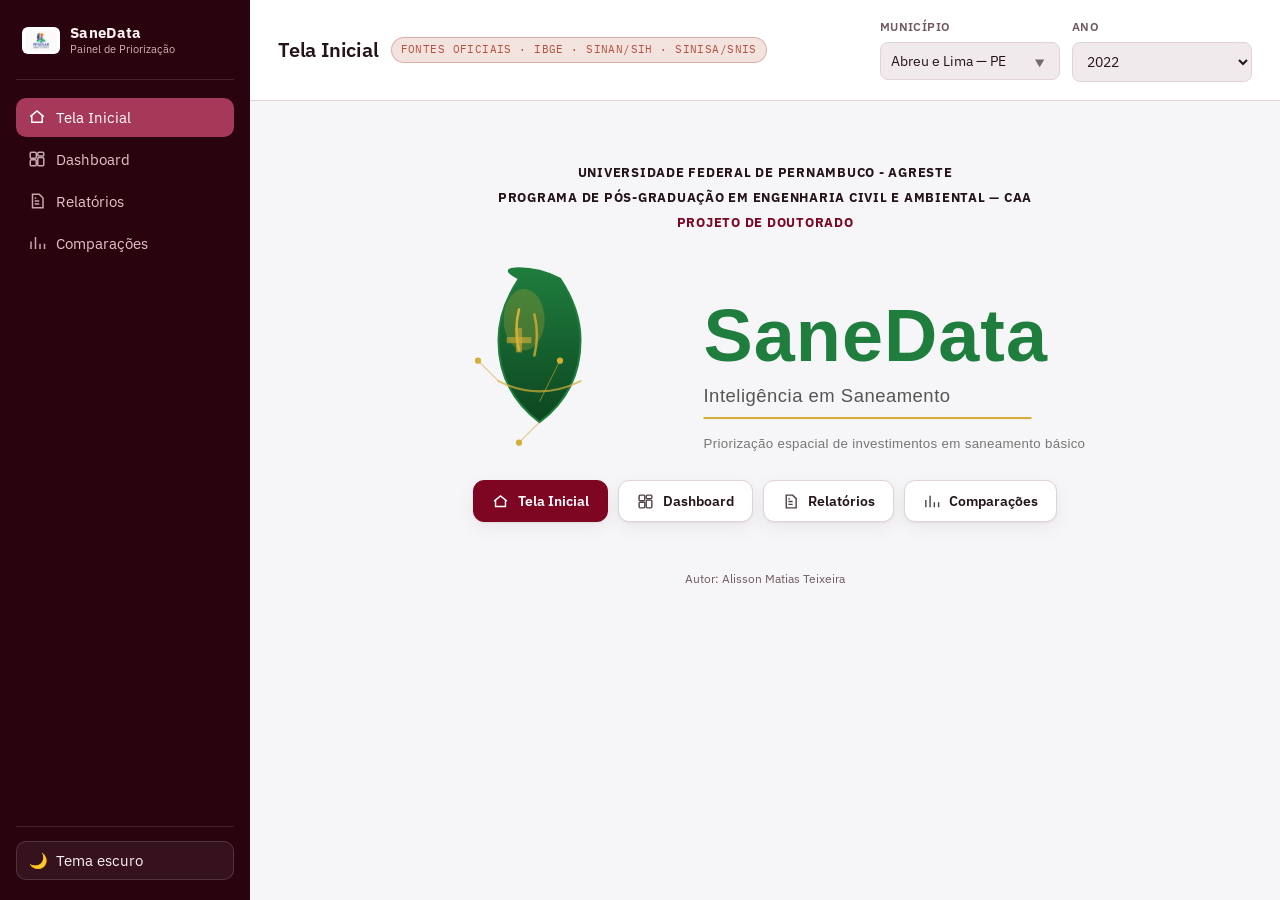
==== index.html @ 5b5d8024 "Troca os prompt() da curadoria de pontos de atenção por um formulário de verdade Autoavaliação apont" ====
<!DOCTYPE html>
<html lang="pt-BR" data-theme="light">
<head>
<meta charset="UTF-8" />
<meta name="viewport" content="width=device-width, initial-scale=1" />
<title>SaneData — Painel de Priorização em Saneamento &amp; Saúde Pública | PPGECAM</title>
<link rel="preconnect" href="https://fonts.googleapis.com">
<link rel="preconnect" href="https://fonts.gstatic.com" crossorigin>
<link href="https://fonts.googleapis.com/css2?family=IBM+Plex+Mono:wght@500;600&family=IBM+Plex+Sans:wght@400;500;600;700&display=swap" rel="stylesheet">
<link rel="stylesheet" href="css/styles.css">
</head>
<body>
<div class="app">

  <div class="overlay" id="overlay"></div>
  <datalist id="dlMunicipiosPE"></datalist>

  <div class="modal-overlay" id="modalPontoOverlay" hidden>
    <div class="modal-ponto" role="dialog" aria-modal="true" aria-labelledby="modalPontoTitulo">
      <h2 id="modalPontoTitulo">Novo ponto de atenção</h2>
      <p class="hint" id="modalPontoLocal" style="display:block; margin-bottom:14px"></p>
      <div class="field" style="margin-bottom:12px">
        <label for="inputPontoEndereco">Endereço / local</label>
        <input type="text" id="inputPontoEndereco" placeholder="Ex.: Rua das Flores, 123 - Centro">
      </div>
      <div class="field" style="margin-bottom:12px">
        <label for="selPontoCategoria">Categoria</label>
        <select id="selPontoCategoria">
          <option value="agua">Água</option>
          <option value="esgoto">Esgoto</option>
          <option value="residuos">Resíduos</option>
          <option value="outro">Outro</option>
        </select>
      </div>
      <div class="field" style="margin-bottom:12px">
        <label for="inputPontoDescricao">Descrição da necessidade de obra</label>
        <textarea id="inputPontoDescricao" rows="3" placeholder="Ex.: vazamento constante na rede de distribuição"></textarea>
      </div>
      <div class="field" style="margin-bottom:16px">
        <label for="inputPontoFonte">Fonte (quem registrou e quando)</label>
        <input type="text" id="inputPontoFonte">
      </div>
      <div class="actions-row">
        <button class="btn-export" id="btnPontoCancelar" type="button">Cancelar</button>
        <button class="btn-export btn-export-primary" id="btnPontoSalvar" type="button">Salvar ponto</button>
      </div>
    </div>
  </div>

  <aside class="sidebar" id="sidebar">
    <div class="brand">
      <img src="assets/images/logo-ppgecam.png" alt="Logo PPGECAM">
      <div class="brand-text">
        <strong>SaneData</strong>
        <span>Painel de Priorização</span>
      </div>
    </div>

    <nav class="nav" id="nav">
      <button class="nav-item active" data-view="inicio">
        <svg viewBox="0 0 24 24" fill="none" stroke="currentColor" stroke-width="2"><path d="M3 11.5 12 4l9 7.5"/><path d="M5 10v9h14v-9"/></svg>
        Tela Inicial
      </button>
      <button class="nav-item" data-view="dashboard">
        <svg viewBox="0 0 24 24" fill="none" stroke="currentColor" stroke-width="2"><rect x="3" y="3" width="8" height="8" rx="1.5"/><rect x="13" y="3" width="8" height="5" rx="1.5"/><rect x="13" y="10" width="8" height="11" rx="1.5"/><rect x="3" y="13" width="8" height="8" rx="1.5"/></svg>
        Dashboard
      </button>
      <button class="nav-item" data-view="relatorios">
        <svg viewBox="0 0 24 24" fill="none" stroke="currentColor" stroke-width="2"><path d="M6 3h9l5 5v13H6z"/><path d="M9 12h6M9 16h6M9 8h2"/></svg>
        Relatórios
      </button>
      <button class="nav-item" data-view="comparacoes">
        <svg viewBox="0 0 24 24" fill="none" stroke="currentColor" stroke-width="2"><path d="M4 20V10M10 20V4M16 20v-7M22 20V13"/></svg>
        Comparações
      </button>
    </nav>

    <div class="sidebar-footer">
      <button class="theme-toggle" id="btnTheme" aria-pressed="false">
        <span id="themeIcon">🌙</span><span id="themeLabel">Tema escuro</span>
      </button>
    </div>
  </aside>

  <div class="main">
    <header class="topbar">
      <div class="topbar-title">
        <button class="hamburger" id="btnMenu" aria-label="Abrir menu" aria-expanded="false">
          <svg width="18" height="18" viewBox="0 0 24 24" fill="none" stroke="currentColor" stroke-width="2"><path d="M3 6h18M3 12h18M3 18h18"/></svg>
        </button>
        <h1 id="pageTitle">Tela Inicial</h1>
        <span class="badge-proto">Fontes oficiais · IBGE · SINAN/SIH · SINISA/SNIS</span>
      </div>
      <div class="topbar-filtros">
        <div class="field field-compacto">
          <label for="selMunicipio">Município</label>
          <input type="text" id="selMunicipio" list="dlMunicipiosPE" autocomplete="off" placeholder="Digite para buscar...">
        </div>
        <div class="field field-compacto">
          <label for="selAno">Ano</label>
          <select id="selAno"></select>
        </div>
      </div>
    </header>

    <!-- ===================== TELA INICIAL ===================== -->
    <section id="view-inicio" class="view active">
      <div class="hero-inicio">
        <div class="hero-institucional">
          <p>Universidade Federal de Pernambuco - Agreste</p>
          <p>Programa de Pós-Graduação em Engenharia Civil e Ambiental — CAA</p>
          <p class="hero-institucional-destaque">Projeto de Doutorado</p>
        </div>
        <div class="hero-logo-wrap">
          <img src="assets/images/sanedata-logo.svg" alt="SaneData — inteligência em saneamento" class="hero-logo">
        </div>
        <nav class="hero-nav" id="heroNav">
          <button class="hero-nav-btn active" data-view="inicio">
            <svg viewBox="0 0 24 24" fill="none" stroke="currentColor" stroke-width="2"><path d="M3 11.5 12 4l9 7.5"/><path d="M5 10v9h14v-9"/></svg>
            Tela Inicial
          </button>
          <button class="hero-nav-btn" data-view="dashboard">
            <svg viewBox="0 0 24 24" fill="none" stroke="currentColor" stroke-width="2"><rect x="3" y="3" width="8" height="8" rx="1.5"/><rect x="13" y="3" width="8" height="5" rx="1.5"/><rect x="13" y="10" width="8" height="11" rx="1.5"/><rect x="3" y="13" width="8" height="8" rx="1.5"/></svg>
            Dashboard
          </button>
          <button class="hero-nav-btn" data-view="relatorios">
            <svg viewBox="0 0 24 24" fill="none" stroke="currentColor" stroke-width="2"><path d="M6 3h9l5 5v13H6z"/><path d="M9 12h6M9 16h6M9 8h2"/></svg>
            Relatórios
          </button>
          <button class="hero-nav-btn" data-view="comparacoes">
            <svg viewBox="0 0 24 24" fill="none" stroke="currentColor" stroke-width="2"><path d="M4 20V10M10 20V4M16 20v-7M22 20V13"/></svg>
            Comparações
          </button>
        </nav>
        <p class="hero-autor">Autor: Alisson Matias Teixeira</p>
      </div>
      <div class="hero-erro" id="heroErro"></div>
    </section>

    <!-- ===================== DASHBOARD ===================== -->
    <section id="view-dashboard" class="view">
      <p class="scope-note">O <strong>índice de priorização</strong> junta os 5 indicadores (déficit de água, de esgoto, dengue, chikungunya e diarreia) em um <strong>único número de 0 a 100</strong>: quanto <strong>maior</strong>, <strong>mais o município precisa de investimento</strong> — não é uma nota de desempenho. Por padrão, os 5 indicadores contam o mesmo peso (20% cada) na soma. O ranking abaixo está ordenado do município que mais precisa de investimento para o que menos precisa.</p>
      <p class="scope-note" id="avisoMunicipioForaIndice"></p>

      <button class="link-avancado" id="btnPesosAvancado" aria-expanded="false" type="button">⚙️ Mudar como esse peso é calculado <span class="link-avancado-detalhe">(avançado, opcional)</span> <span class="link-avancado-seta">▾</span></button>
      <div class="pesos-avancado" id="pesosAvancado" hidden>
        <div class="pills" id="pillsPeso">
          <button class="pill active" data-peso="igual">Peso igual (padrão)</button>
          <button class="pill" data-peso="entropia">Peso pela variação dos dados</button>
          <button class="pill" data-peso="pca">Peso pela análise estatística (PCA)</button>
        </div>
        <p class="pesos-explicacao" id="pesosExplicacao"></p>
      </div>

      <div class="cards-row" id="cardsDashboard"></div>

      <div class="grid-2">
        <div class="panel">
          <h2>Ranking de priorização <span class="hint" id="rankingHint">— do município que mais precisa de investimento para o que menos precisa</span></h2>
          <p class="hint" style="display:block; margin-bottom:8px">Clique em um município da lista para ver os dados dele em "Município em foco", mais abaixo. Clique numa barra da distribuição ou da mesorregião, ao lado, pra filtrar esta lista.</p>
          <div id="filtroRankingBar"></div>
          <div id="rankingList" class="ranking-list"></div>
        </div>
        <div class="panel panel-mapa">
          <h2>Mapa geográfico de Pernambuco <span class="hint" id="mapaCamadaHint"></span></h2>
          <div class="field" style="margin-bottom:10px">
            <label for="selCamadaMapa">Camada exibida</label>
            <select id="selCamadaMapa">
              <option value="indice">Índice de priorização (composto)</option>
              <optgroup label="Déficit de saneamento — quanto menor, melhor">
                <option value="deficitAgua">Déficit — Abastecimento de água</option>
                <option value="deficitEsgoto">Déficit — Esgotamento sanitário</option>
                <option value="deficitResiduos">Déficit — Resíduos sólidos</option>
              </optgroup>
              <optgroup label="Investimento (cobertura) — quanto maior, mais investido">
                <option value="investAgua">Investimento — Abastecimento de água</option>
                <option value="investEsgoto">Investimento — Esgotamento sanitário</option>
                <option value="investResiduos">Investimento — Resíduos sólidos</option>
              </optgroup>
              <optgroup label="Saúde">
                <option value="taxaDengue">Dengue</option>
                <option value="taxaChikungunya">Chikungunya</option>
                <option value="taxaDiarreia">Diarreia aguda</option>
              </optgroup>
            </select>
          </div>
          <div class="mapa-svg-wrap">
            <svg id="mapaGeografico" role="img" aria-label="Mapa geográfico dos municípios de Pernambuco, coloridos pela camada selecionada"></svg>
            <div class="mapa-tooltip" id="mapaTooltip"></div>
          </div>
          <div class="mapa-legenda" id="mapaLegenda"></div>
          <p class="hint" style="display:block; margin-top:8px">Clique em um município no mapa para ver os dados dele em "Município em foco", mais abaixo.</p>

          <div class="pontos-atencao-bar">
            <button class="btn-export" id="btnModoCuradoria">📍 Modo curadoria: adicionar ponto de atenção</button>
            <button class="btn-export" id="btnBaixarPontos" style="display:none">Baixar pontos_atencao.json atualizado</button>
          </div>
          <p class="scope-note" id="pontosAtencaoInfo">Pontos de atenção: locais específicos (não o município inteiro) que precisam de obra de infraestrutura. Curadoria manual da equipe de pesquisa — não é um cadastro público em tempo real (ver <code>data/processed/README.md</code>). Com o modo curadoria ativo, clique no mapa pra registrar um ponto nesta sessão; depois baixe o JSON atualizado e substitua <code>data/processed/pontos_atencao.json</code> no repositório pra publicar de vez.</p>
        </div>
      </div>

      <div class="panel panel-wide">
        <h2>Decomposição do índice — <span id="topMunicipioNome"></span> <span class="hint">— município selecionado no topo da página</span></h2>
        <svg id="chartDecomposicao" viewBox="0 0 480 200" role="img" aria-label="Decomposição do índice de priorização por indicador"></svg>
      </div>

      <div class="grid-2">
        <div class="panel">
          <h2>Distribuição do índice <span class="hint" id="histogramaHint">— quantos municípios caem em cada faixa</span></h2>
          <div class="stat-comparativo" id="statPonderado"></div>
          <svg id="chartHistograma" viewBox="0 0 420 200" role="img" aria-label="Histograma de distribuição do índice de priorização entre os municípios de PE"></svg>
          <details class="tabela-alternativa">
            <summary>Ver dados em tabela</summary>
            <div class="table-scroll"><table class="tabela-relatorio" id="tabelaHistograma"></table></div>
          </details>
        </div>
        <div class="panel">
          <h2>Índice médio por mesorregião <span class="hint">— agrupamento oficial do IBGE</span></h2>
          <svg id="chartMesorregiao" viewBox="0 0 420 200" role="img" aria-label="Gráfico de barras do índice médio de priorização por mesorregião de Pernambuco"></svg>
          <details class="tabela-alternativa">
            <summary>Ver dados em tabela</summary>
            <div class="table-scroll"><table class="tabela-relatorio" id="tabelaMesorregiao"></table></div>
          </details>
        </div>
      </div>

      <div class="panel panel-wide">
        <h2>Matriz de correlação <span class="hint">— Spearman ρ entre cada déficit de saneamento e cada indicador de saúde, todos os municípios do ano</span></h2>
        <div id="matrizCorrelacao"></div>
      </div>

      <div class="secao-divisor">
        <h2>Município em foco <span class="hint">— use o seletor de Município/Ano no topo da página; os dois campos abaixo só afetam esta seção</span></h2>
      </div>

      <div class="filter-bar">
        <div class="field">
          <label for="selIndicador">Indicador de saúde</label>
          <select id="selIndicador">
            <option value="taxaDengue">Dengue</option>
            <option value="taxaChikungunya">Chikungunya</option>
            <option value="taxaDiarreia">Diarreia aguda</option>
          </select>
        </div>
        <div class="field">
          <label for="selComponente">Componente de saneamento</label>
          <select id="selComponente">
            <option value="deficitAgua">Déficit — Abastecimento de água</option>
            <option value="deficitEsgoto">Déficit — Esgotamento sanitário</option>
            <option value="deficitResiduos">Déficit — Resíduos sólidos (sem dado ainda)</option>
          </select>
        </div>
      </div>

      <div class="cards-row" id="cardsInicio"></div>

      <div class="panel panel-wide">
        <h2>Evolução do índice ao longo dos anos <span class="hint" id="temporalHint"></span></h2>
        <svg id="chartIndiceTemporal" viewBox="0 0 900 220" role="img" aria-label="Gráfico de linha mostrando a evolução do índice de priorização do município selecionado e da média do painel ao longo dos anos"></svg>
      </div>

      <div class="panel panel-wide">
        <h2>Comparação com a média do painel</h2>
        <svg id="chartComparacao" viewBox="0 0 420 230" role="img" aria-label="Gráfico comparando o município selecionado à média do painel"></svg>
      </div>

      <div class="panel panel-wide">
        <h2>Correlação e interpretação automática</h2>
        <div class="corr-row">
          <div class="corr-stat">
            <span class="corr-value" id="corrValue">—</span>
            <span class="corr-label">Spearman ρ<br>déficit × indicador, no painel</span>
          </div>
          <p id="interpretacaoTexto"></p>
        </div>
        <div class="corr-chart-wrap">
          <h2>Dispersão — déficit × indicador de saúde <span class="hint" id="corrChartHint">— todos os municípios de PE, no ano selecionado</span></h2>
          <svg id="chartCorrelacaoDispersao" viewBox="0 0 420 230" role="img" aria-label="Gráfico de dispersão do déficit de saneamento contra o indicador de saúde selecionado, um ponto por município, com linha de tendência e o município selecionado destacado"></svg>
        </div>
      </div>
    </section>

    <!-- ===================== RELATÓRIOS ===================== -->
    <section id="view-relatorios" class="view">
      <div class="filter-bar">
        <div class="field">
          <span class="field-label">Ano do relatório</span>
          <span class="badge-proto" id="relAnoBadge"></span>
        </div>
        <div class="field">
          <span class="field-label">Exportar</span>
          <div class="actions-row">
            <button class="btn-export" id="btnExportCSV">Baixar CSV</button>
            <button class="btn-export" id="btnExportExcel">Baixar Excel</button>
            <button class="btn-export" id="btnExportPNG">Baixar ranking (imagem)</button>
            <button class="btn-export btn-export-primary" id="btnImprimir">Imprimir / salvar PDF</button>
          </div>
        </div>
      </div>

      <p class="scope-note">Relatório gerado a partir de <code>data/processed/painel_pe.json</code> para o ano <strong id="relAno"></strong> — sem nenhum valor estimado: indicadores ainda não apurados aparecem como "—" e ficam de fora do índice de priorização. O índice composto usa os 5 indicadores com fonte de dado disponível hoje (água, esgoto, dengue, chikungunya, diarreia) — resíduos sólidos ainda não tem nenhuma fonte automatizada ou manual coletada (ver <code>data/scripts/README.md</code>) e por isso fica de fora do índice, embora apareça na tabela quando houver dado. Para trocar o ano, use o seletor no topo da página; para o esquema de pesos, use os seletores do Dashboard.</p>

      <div class="cards-row" id="cardsRelatorio"></div>

      <div class="panel panel-wide">
        <h2>Ranking de priorização <span class="hint" id="relRankingHint"></span></h2>
        <svg id="chartRankingRelatorio" viewBox="0 0 480 60" role="img" aria-label="Gráfico de barras do ranking de priorização, do maior para o menor"></svg>
      </div>

      <div class="panel panel-wide">
        <h2>Tabela completa <span class="hint">— todos os municípios de PE no ano selecionado</span></h2>
        <div class="table-scroll">
          <table class="tabela-relatorio" id="tabelaRelatorio"></table>
        </div>
      </div>
    </section>

    <!-- ===================== COMPARAÇÕES ===================== -->
    <section id="view-comparacoes" class="view">
      <div class="filter-bar">
        <div class="field">
          <label for="selCompA">Município A</label>
          <input type="text" id="selCompA" list="dlMunicipiosPE" autocomplete="off" placeholder="Digite para buscar...">
        </div>
        <div class="field">
          <label for="selCompB">Município B</label>
          <input type="text" id="selCompB" list="dlMunicipiosPE" autocomplete="off" placeholder="Digite para buscar...">
        </div>
      </div>

      <p class="scope-note">Comparação entre municípios de Pernambuco no ano <strong id="compAno"></strong> (o mesmo selecionado no topo da página). Comparação com municípios de outros estados/regiões exigiria bases de dados fora do recorte geográfico desta pesquisa (ver <code>data/scripts/README.md</code>) e por isso não está disponível aqui.</p>

      <div class="cards-row" id="cardsComparacao"></div>

      <div class="grid-2">
        <div class="panel">
          <h2>Saneamento <span class="hint">déficit (%) — quanto menor, melhor</span></h2>
          <svg id="chartCompSaneamento" viewBox="0 0 420 210" role="img" aria-label="Comparação dos indicadores de saneamento entre os dois municípios e a média do painel"></svg>
        </div>
        <div class="panel">
          <h2>Saúde <span class="hint">casos/internações por 100 mil hab. — quanto menor, melhor</span></h2>
          <svg id="chartCompSaude" viewBox="0 0 420 210" role="img" aria-label="Comparação dos indicadores de saúde entre os dois municípios e a média do painel"></svg>
        </div>
      </div>

      <div class="panel panel-wide">
        <h2>Tabela comparativa</h2>
        <div class="table-scroll">
          <table class="tabela-relatorio" id="tabelaComparacao"></table>
        </div>
      </div>
    </section>

  </div>
</div>

<script src="js/data.js"></script>
<script src="js/stats.js"></script>
<script src="js/render.js"></script>
<script src="js/geo.js"></script>
<script src="js/export.js"></script>
<script src="js/app.js"></script>
</body>
</html>
---- css/styles.css ----
/* ============ TOKENS ============ */
:root{
  --bordo:       #7E0623;
  --bordo-claro: #A6395A;
  --bordo-hover: #5C051C;
  --verde:       #279B4C;
  --ambar:       #E8A028;
  --terracota:   #B4503C;
  --noite:       #29040F;

  --bg:          #F6F5F7;
  --surface:     #FFFFFF;
  --surface-alt: #F1EAEC;
  --border:      #E1D3D7;
  --text:        #24141A;
  --text-muted:  #6E5A60;
  --shadow: 0 1px 2px rgba(36,20,26,.06), 0 6px 20px rgba(36,20,26,.06);

  --font-display: 'IBM Plex Sans', system-ui, sans-serif;
  --font-body: 'IBM Plex Sans', system-ui, sans-serif;
  --font-mono: 'IBM Plex Mono', ui-monospace, monospace;

  --radius: 14px;
  --sidebar-w: 250px;
}
html[data-theme="dark"]{
  --bg:          #1F0A10;
  --surface:     #2B0F17;
  --surface-alt: #35141C;
  --border:      #4E232C;
  --text:        #F7ECEE;
  --text-muted:  #C9A9AF;
  --bordo:       #DD5A79;
  --bordo-claro: #E883A0;
  --bordo-hover: #F0A7BE;
  --verde:       #4FCB80;
  --ambar:       #F0BC58;
  --terracota:   #E0896F;
  --shadow: 0 1px 2px rgba(0,0,0,.3), 0 8px 24px rgba(0,0,0,.35);
}

*,*::before,*::after{ box-sizing:border-box; }
html,body{ height:100%; }
body{
  margin:0; background:var(--bg); color:var(--text);
  font-family:var(--font-body); font-size:15px; line-height:1.5;
  -webkit-font-smoothing:antialiased;
}
h1,h2,h3{ font-family:var(--font-display); margin:0; letter-spacing:-0.01em; }
p{ margin:0; }
button, select{ font-family:inherit; font-size:inherit; color:inherit; }
a{ color:var(--bordo); }

@media (prefers-reduced-motion: no-preference){
  .nav-item, .pill, .theme-toggle, .sidebar, .overlay, .view, button{
    transition: background-color .15s ease, color .15s ease, border-color .15s ease, opacity .2s ease, transform .2s ease;
  }
}
:focus-visible{ outline:2px solid var(--bordo-claro); outline-offset:2px; border-radius:4px; }

/* ============ LAYOUT ============ */
.app{ display:flex; min-height:100vh; }

.sidebar{
  width:var(--sidebar-w); flex:0 0 auto; background:var(--noite); color:#FBF1F3;
  display:flex; flex-direction:column; padding:20px 16px; position:sticky; top:0; height:100vh;
}
html[data-theme="dark"] .sidebar{ background:#180208; }

.brand{ display:flex; align-items:center; gap:10px; padding:4px 6px 22px; border-bottom:1px solid rgba(255,255,255,.12); margin-bottom:18px; }
.brand img{ width:38px; height:auto; border-radius:6px; background:#fff; padding:3px; }
.brand-text{ display:flex; flex-direction:column; line-height:1.25; }
.brand-text strong{ font-size:15px; letter-spacing:.02em; }
.brand-text span{ font-size:11px; color:#D8AEB6; }

.nav{ display:flex; flex-direction:column; gap:3px; flex:1; }
.nav-item{
  display:flex; align-items:center; gap:10px; width:100%; text-align:left;
  background:transparent; border:none; padding:10px 12px; border-radius:10px;
  color:#E3C4CB; cursor:pointer;
}
.nav-item svg{ width:18px; height:18px; flex:0 0 auto; opacity:.85; }
.nav-item:hover{ background:rgba(255,255,255,.08); color:#fff; }
.nav-item.active{ background:var(--bordo-claro); color:#fff; }
.nav-item.active svg{ opacity:1; }
.nav-item.disabled{ cursor:default; opacity:.55; }
.nav-item.disabled:hover{ background:transparent; color:#E3C4CB; }
.nav-item .soon{
  margin-left:auto; font-size:10px; font-family:var(--font-mono); text-transform:uppercase; letter-spacing:.04em;
  background:rgba(255,255,255,.12); padding:2px 6px; border-radius:20px;
}

.sidebar-footer{ border-top:1px solid rgba(255,255,255,.12); padding-top:14px; margin-top:10px; }
.theme-toggle{
  display:flex; align-items:center; gap:8px; width:100%; background:rgba(255,255,255,.06);
  border:1px solid rgba(255,255,255,.14); color:#FBF1F3; padding:9px 12px; border-radius:10px; cursor:pointer;
}
.theme-toggle:hover{ background:rgba(255,255,255,.12); }

.main{ flex:1; min-width:0; display:flex; flex-direction:column; }

.topbar{
  display:flex; align-items:center; justify-content:space-between; gap:16px;
  padding:18px 28px; border-bottom:1px solid var(--border); background:var(--surface);
  position:sticky; top:0; z-index:5;
}
.topbar-title{ display:flex; align-items:center; gap:12px; min-width:0; }
.topbar-title h1{ font-size:20px; font-weight:600; }
.topbar-filtros{ display:flex; gap:12px; flex:0 0 auto; }
.field-compacto{ min-width:0; gap:3px; }
.field-compacto label{ font-size:10px; }
.field-compacto select, .field-compacto input[list]{ min-width:0; width:150px; padding:6px 8px; font-size:12.5px; }
.badge-proto{
  font-family:var(--font-mono); font-size:10.5px; text-transform:uppercase; letter-spacing:.04em;
  background:color-mix(in srgb, var(--terracota) 16%, transparent); color:var(--terracota);
  border:1px solid color-mix(in srgb, var(--terracota) 35%, transparent);
  padding:4px 9px; border-radius:20px; white-space:nowrap;
}
.btn-entrar{
  background:var(--bordo); color:#fff; border:none; padding:9px 18px; border-radius:9px; cursor:not-allowed;
  font-weight:600; opacity:.55;
}
.hamburger{
  display:none; background:var(--surface); border:1px solid var(--border); border-radius:9px;
  width:40px; height:40px; align-items:center; justify-content:center; cursor:pointer; color:var(--text);
}
.overlay{ display:none; position:fixed; inset:0; background:rgba(36,20,26,.45); z-index:15; }
.overlay.show{ display:block; }

/* ============ MODAL — NOVO PONTO DE ATENÇÃO ============ */
.modal-overlay{
  position:fixed; inset:0; background:rgba(36,20,26,.55); z-index:40;
  display:flex; align-items:center; justify-content:center; padding:20px;
}
.modal-overlay[hidden]{ display:none; }
.modal-ponto{
  background:var(--surface); border-radius:var(--radius); box-shadow:var(--shadow);
  padding:24px; width:100%; max-width:440px; max-height:90vh; overflow-y:auto;
}
.modal-ponto h2{ font-size:16px; font-weight:600; margin-bottom:6px; }
.modal-ponto .field{ display:flex; flex-direction:column; gap:6px; }
.modal-ponto input[type="text"], .modal-ponto select, .modal-ponto textarea{
  background:var(--surface-alt); border:1px solid var(--border); border-radius:8px; padding:9px 10px;
  color:var(--text); font-family:var(--font-body); font-size:14px; resize:vertical;
}

.view{ display:none; padding:26px 28px 60px; max-width:1280px; }
.view.active{ display:block; }
#view-inicio{ max-width:none; } /* a Tela Inicial não segue a largura de leitura das telas de dado — a logo pode ocupar quase a tela toda */

/* ============ HERO — TELA INICIAL ============ */
.hero-inicio{
  display:flex; flex-direction:column; align-items:center; gap:22px;
  padding:36px 20px 30px; margin-bottom:26px;
}
.hero-institucional{ text-align:center; }
.hero-institucional p{
  font-size:12.5px; font-weight:700; text-transform:uppercase; letter-spacing:.06em;
  color:var(--text); margin:0 0 6px;
}
.hero-institucional-destaque{ color:var(--bordo) !important; margin-bottom:0 !important; }
.hero-logo-wrap{ max-width:100%; }
.hero-logo{ display:block; width:min(1050px, 64vw); height:auto; }
.hero-nav{ display:flex; flex-wrap:wrap; justify-content:center; gap:10px; }
.hero-autor{ margin-top:26px; font-size:12px; color:var(--text-muted); text-align:center; }
.hero-nav-btn{
  display:flex; align-items:center; gap:9px; background:var(--surface); border:1px solid var(--border);
  color:var(--text); padding:11px 18px; border-radius:11px; cursor:pointer; font-weight:600; font-size:13.5px;
  box-shadow:var(--shadow);
}
.hero-nav-btn svg{ width:17px; height:17px; flex:0 0 auto; opacity:.8; }
.hero-nav-btn:hover{ border-color:var(--bordo-claro); color:var(--bordo); }
.hero-nav-btn.active{ background:var(--bordo); border-color:var(--bordo); color:#fff; }
.hero-nav-btn.active svg{ opacity:1; }
.hero-nav-btn.disabled{ cursor:default; opacity:.55; }
.hero-nav-btn.disabled:hover{ border-color:var(--border); color:var(--text); }
.hero-nav-btn .soon{
  font-size:9.5px; font-family:var(--font-mono); text-transform:uppercase; letter-spacing:.04em;
  background:var(--surface-alt); padding:2px 6px; border-radius:20px; color:var(--text-muted);
}
.hero-erro:empty{ display:none; }
.hero-erro{ max-width:640px; margin:0 auto 30px; }
.hero-carregando{ display:flex; align-items:center; justify-content:center; gap:10px; color:var(--text-muted); font-size:13px; }
.spinner{
  width:16px; height:16px; border-radius:50%; flex:0 0 auto;
  border:2.5px solid var(--border); border-top-color:var(--bordo);
  animation:girar .7s linear infinite;
}
@keyframes girar{ to{ transform:rotate(360deg); } }
@media (prefers-reduced-motion: reduce){ .spinner{ animation:none; } }
@media (max-width: 780px){
  .topbar{ flex-wrap:wrap; row-gap:10px; }
  .topbar-filtros{ width:100%; }
  .field-compacto{ flex:1; }
  .hero-inicio{ padding:22px 10px 20px; gap:16px; }
  .hero-institucional p{ font-size:10.5px; }
  .hero-nav-btn{ padding:9px 14px; font-size:12.5px; }
}

/* ============ FILTER BAR ============ */
.filter-bar{
  display:flex; flex-wrap:wrap; gap:16px; align-items:flex-end; background:var(--surface);
  border:1px solid var(--border); border-radius:var(--radius); padding:18px 20px; box-shadow:var(--shadow);
  margin-bottom:22px;
}
.field{ display:flex; flex-direction:column; gap:6px; min-width:170px; }
.field label, .field-label{ font-size:12px; color:var(--text-muted); font-weight:600; text-transform:uppercase; letter-spacing:.03em; }
.field select, .field input[list]{
  background:var(--surface-alt); border:1px solid var(--border); border-radius:8px; padding:9px 10px;
  color:var(--text); min-width:180px; font-family:var(--font-body); font-size:14px;
}
.field input[list]:focus{ outline:none; border-color:var(--bordo-claro); }
.field input[list]::-webkit-calendar-picker-indicator{ opacity:.6; cursor:pointer; }
.pills{ display:flex; gap:8px; flex-wrap:wrap; }
.pill{
  background:var(--surface-alt); border:1px solid var(--border); border-radius:20px; padding:8px 15px; cursor:pointer;
  font-weight:500; color:var(--text-muted);
}
.pill.active{ background:var(--bordo); border-color:var(--bordo); color:#fff; }

/* ============ CARDS ============ */
.cards-row{ display:grid; grid-template-columns:repeat(4,1fr); gap:16px; margin-bottom:22px; }
.card{
  background:var(--surface); border:1px solid var(--border); border-radius:var(--radius); padding:18px;
  box-shadow:var(--shadow); display:flex; flex-direction:column; gap:6px; min-width:0;
}
.card .card-label{ font-size:12px; color:var(--text-muted); font-weight:600; text-transform:uppercase; letter-spacing:.03em; }
.card .card-value{ font-family:var(--font-mono); font-size:26px; font-weight:600; line-height:1.1; }
.card .card-sub{ font-size:12.5px; color:var(--text-muted); }
.card.accent-verde .card-value{ color:var(--verde); }
.card.accent-ambar .card-value{ color:var(--ambar); }
.card.accent-terracota .card-value{ color:var(--terracota); }
.card.accent-bordo .card-value{ color:var(--bordo); }

/* ============ PANELS ============ */
.grid-2{ display:grid; grid-template-columns:1.1fr .9fr; gap:16px; margin-bottom:16px; align-items:stretch; }
.panel{
  background:var(--surface); border:1px solid var(--border); border-radius:var(--radius); padding:20px;
  box-shadow:var(--shadow); min-width:0;
}
.panel-wide{ margin-top:0; }
.panel h2{ font-size:15px; font-weight:600; margin-bottom:14px; }
.panel h2 .hint{ font-size:12px; font-weight:400; color:var(--text-muted); }
.panel svg{ width:100%; height:auto; display:block; }
#chartDecomposicao{ max-width:640px; margin:0 auto; }
#chartRankingRelatorio{ max-width:560px; margin:0 auto; }
#chartComparacao{ max-width:500px; margin:0 auto; }
#chartCorrelacaoDispersao{ max-width:640px; margin:0 auto; }

.corr-row{ display:flex; gap:26px; align-items:center; flex-wrap:wrap; }
.corr-stat{ display:flex; flex-direction:column; align-items:center; background:var(--surface-alt); border-radius:12px; padding:16px 26px; min-width:150px; }
.corr-value{ font-family:var(--font-mono); font-size:32px; font-weight:600; color:var(--bordo); }
.corr-label{ font-size:11.5px; color:var(--text-muted); text-align:center; margin-top:4px; }
#interpretacaoTexto{ flex:1; min-width:240px; color:var(--text); line-height:1.6; }
#interpretacaoTexto strong{ color:var(--bordo); }
.corr-chart-wrap{ margin-top:22px; padding-top:18px; border-top:1px solid var(--border); }

/* ============ DIVISOR DE SEÇÃO (dentro de uma view com múltiplas seções) ============ */
.secao-divisor{ margin:32px 0 18px; padding-top:22px; border-top:2px solid var(--border); }
.secao-divisor h2{ font-size:16px; font-weight:600; margin:0; }
.secao-divisor h2 .hint{ font-size:12px; font-weight:400; color:var(--text-muted); }

/* ============ RANKING LIST ============ */
.ranking-list{ display:flex; flex-direction:column; gap:8px; max-height:390px; overflow-y:auto; padding-right:4px;}
.rank-item{ display:flex; align-items:center; gap:12px; padding:9px 10px; border-radius:10px; }
.rank-item:nth-child(odd){ background:var(--surface-alt); }
.rank-item-selecionado{ background:color-mix(in srgb, var(--bordo) 14%, transparent) !important; box-shadow:inset 0 0 0 1.5px var(--bordo); }
.rank-item-selecionado .rank-name strong{ color:var(--bordo); }
.rank-item-divisor{ font-size:11px; color:var(--text-muted); padding:10px 10px 4px; text-transform:uppercase; letter-spacing:.03em; }
.rank-item-sem-indice{ opacity:.6; }
.rank-item-sem-indice .rank-pos{ color:var(--text-muted); }
.barra-clicavel{ cursor:pointer; }
.filtro-ativo{
  display:flex; align-items:center; gap:8px; background:color-mix(in srgb, var(--bordo) 12%, transparent);
  border:1px solid var(--bordo-claro); border-radius:8px; padding:8px 12px; margin-bottom:10px; font-size:12.5px;
}
.filtro-ativo button{
  background:none; border:1px solid var(--bordo); color:var(--bordo); border-radius:14px; padding:2px 9px;
  font-size:11.5px; font-weight:600; cursor:pointer; margin-left:auto;
}
.filtro-ativo button:hover{ background:var(--bordo); color:#fff; }
.rank-pos{ font-family:var(--font-mono); font-weight:600; width:22px; color:var(--text-muted); flex:0 0 auto; }
.rank-name{ flex:1; min-width:0; }
.rank-name strong{ display:block; font-size:13.5px; }
.rank-name span{ font-size:11.5px; color:var(--text-muted); }
.rank-bar-wrap{ width:120px; height:8px; background:var(--border); border-radius:6px; overflow:hidden; flex:0 0 auto; }
.rank-bar{ height:100%; background:var(--bordo); border-radius:6px; }
.rank-value{ font-family:var(--font-mono); font-weight:600; width:44px; text-align:right; flex:0 0 auto; font-size:13px; }

/* ============ MAP ============ */
.map-dot{ cursor:default; }
.map-dot-label{ font-family:var(--font-mono); font-size:3px; fill:var(--text-muted); }

/* ============ MAPA GEOGRÁFICO ============ */
.mapa-svg-wrap{ position:relative; }
.path-municipio{ stroke:var(--surface); stroke-width:.3; cursor:pointer; }
.path-municipio:hover{ opacity:.85; stroke:var(--text); stroke-width:.9; }
.path-municipio.selecionado{ stroke:var(--bordo); stroke-width:1.4; }
.mapa-tooltip{
  display:none; position:fixed; z-index:30; pointer-events:none;
  background:var(--surface); color:var(--text); border:1px solid var(--border); border-radius:8px;
  padding:8px 11px; font-size:12.5px; line-height:1.5; box-shadow:var(--shadow); max-width:220px;
}
.mapa-legenda{ display:flex; align-items:center; flex-wrap:wrap; gap:8px; margin-top:14px; font-size:12px; color:var(--text-muted); }
.legenda-barra{ width:130px; height:10px; border-radius:6px; background:linear-gradient(to right, var(--verde), var(--ambar), var(--terracota)); }
.legenda-rotulo{ font-family:var(--font-mono); }
.legenda-item{ display:flex; align-items:center; gap:6px; margin-left:10px; }
.legenda-swatch{ width:10px; height:10px; border-radius:3px; display:inline-block; flex:0 0 auto; }
.mapa-tabela-detalhe{ width:100%; border-collapse:collapse; font-size:13px; }
.mapa-tabela-detalhe td{ padding:7px 0; border-bottom:1px solid var(--border); }
.mapa-tabela-detalhe td:first-child{ color:var(--text-muted); }
.mapa-tabela-detalhe td:last-child{ text-align:right; font-family:var(--font-mono); font-weight:600; }

/* ============ NOTA DE ESCOPO ============ */
.scope-note{ font-size:12.5px; color:var(--text-muted); margin-bottom:18px; line-height:1.6; max-width:900px; }
.scope-note:empty{ display:none; margin:0; }
.scope-note code{ font-family:var(--font-mono); background:var(--surface-alt); padding:1px 5px; border-radius:4px; }

/* ============ ESQUEMA DE PESOS — ESCONDIDO ATRÁS DE "AVANÇADO" POR PADRÃO ============
   A maioria dos usuários só precisa saber que o índice soma os indicadores com peso
   igual (já explicado no scope-note); a escolha entre pesos iguais/entropia/PCA é uma
   opção metodológica pra quem quer conferir robustez (pesquisador, banca), não algo que
   devia aparecer de cara pra todo mundo. */
.link-avancado{
  background:none; border:none; color:var(--text-muted); font-size:12.5px; font-weight:600;
  cursor:pointer; padding:6px 0; margin-bottom:14px; display:inline-flex; align-items:center; gap:6px;
}
.link-avancado:hover{ color:var(--bordo); }
.link-avancado-detalhe{ font-weight:400; }
.link-avancado-seta{ transition:transform .15s; }
.link-avancado[aria-expanded="true"] .link-avancado-seta{ transform:rotate(180deg); }
.pesos-avancado{
  background:var(--surface); border:1px solid var(--border); border-radius:var(--radius);
  padding:16px 20px; margin:-6px 0 18px; box-shadow:var(--shadow);
}
.pesos-explicacao{
  font-size:12.5px; color:var(--text); line-height:1.6; max-width:820px;
  background:var(--surface-alt); border-left:3px solid var(--bordo-claro); border-radius:6px;
  padding:10px 14px; margin:14px 0 0;
}
.pesos-explicacao strong{ color:var(--bordo); }

/* ============ TABELA ALTERNATIVA (acessibilidade — equivalente textual do gráfico) ============ */
.tabela-alternativa{ margin-top:12px; }
.tabela-alternativa summary{
  cursor:pointer; font-size:12px; font-weight:600; color:var(--text-muted); list-style:none;
}
.tabela-alternativa summary::-webkit-details-marker{ display:none; }
.tabela-alternativa summary::before{ content:"▸ "; }
.tabela-alternativa[open] summary::before{ content:"▾ "; }
.tabela-alternativa summary:hover{ color:var(--bordo); }
.tabela-alternativa .table-scroll{ margin-top:8px; max-height:220px; overflow-y:auto; }

/* ============ AÇÕES / EXPORTAÇÃO ============ */
.actions-row{ display:flex; flex-wrap:wrap; gap:10px; }
.btn-export{
  background:var(--surface-alt); border:1px solid var(--border); color:var(--text);
  padding:9px 16px; border-radius:9px; cursor:pointer; font-weight:600; font-size:13px; white-space:nowrap;
}
.btn-export:hover{ border-color:var(--bordo-claro); color:var(--bordo); }
.btn-export.btn-export-primary{ background:var(--bordo); border-color:var(--bordo); color:#fff; }
.btn-export.btn-export-primary:hover{ background:var(--bordo-hover); color:#fff; }

/* ============ PONTOS DE ATENÇÃO (modo curadoria) ============ */
.pontos-atencao-bar{ display:flex; flex-wrap:wrap; gap:10px; margin-top:14px; }
.ponto-atencao{ cursor:pointer; }
.ponto-atencao:hover{ opacity:.8; }

/* ============ TABELA DE RELATÓRIO / COMPARAÇÃO ============ */
.table-scroll{ overflow-x:auto; }
.tabela-relatorio{ width:100%; border-collapse:collapse; font-size:12.5px; white-space:nowrap; }
.tabela-relatorio th, .tabela-relatorio td{ padding:8px 12px; border-bottom:1px solid var(--border); text-align:right; font-family:var(--font-mono); }
.tabela-relatorio th:first-child, .tabela-relatorio td:first-child,
.tabela-relatorio th:nth-child(2), .tabela-relatorio td:nth-child(2){ text-align:left; font-family:var(--font-body); }
.tabela-relatorio thead th{ font-size:11px; text-transform:uppercase; letter-spacing:.03em; color:var(--text-muted); background:var(--surface-alt); font-family:var(--font-body); position:sticky; top:0; }
.tabela-relatorio tbody tr:nth-child(odd){ background:var(--surface-alt); }

/* ============ MATRIZ DE CORRELAÇÃO ============ */
.matriz-correlacao{ white-space:normal; }
.matriz-correlacao th{ text-align:center !important; }
.matriz-correlacao tbody tr:nth-child(odd){ background:transparent !important; } /* a cor da célula já carrega o significado */
.celula-correlacao{ text-align:center !important; font-weight:600; min-width:74px; }

/* ============ COMPARATIVO SIMPLES x PONDERADO ============ */
.stat-comparativo{ display:flex; gap:12px; margin-bottom:14px; }
.stat-comp-item{ flex:1; display:flex; flex-direction:column; align-items:center; background:var(--surface-alt); border-radius:10px; padding:10px 8px; }
.stat-comp-label{ font-size:10.5px; color:var(--text-muted); text-align:center; }
.stat-comp-value{ font-family:var(--font-mono); font-size:20px; font-weight:600; color:var(--bordo); margin-top:2px; }

/* ============ PLACEHOLDER VIEWS ============ */
.placeholder-box{
  background:var(--surface); border:1px dashed var(--border); border-radius:var(--radius);
  padding:60px 30px; text-align:center; color:var(--text-muted);
}
.placeholder-box h2{ color:var(--text); margin-bottom:8px; }

/* ============ RESPONSIVE ============ */
@media (max-width: 1024px){
  .cards-row{ grid-template-columns:repeat(2,1fr); }
  .grid-2{ grid-template-columns:1fr; }
}
@media (max-width: 780px){
  .hamburger{ display:flex; }
  .sidebar{
    position:fixed; left:0; top:0; z-index:20; transform:translateX(-100%);
    box-shadow:0 0 0 rgba(0,0,0,0);
  }
  .sidebar.open{ transform:translateX(0); box-shadow:20px 0 40px rgba(0,0,0,.25); }
  .topbar{ padding:14px 16px; }
  .topbar-title h1{ font-size:17px; }
  .view{ padding:18px 16px 50px; }
  .cards-row{ grid-template-columns:1fr 1fr; gap:10px; }
  .card .card-value{ font-size:21px; }
  .filter-bar{ padding:14px; gap:12px; }
  .field, .field select, .field input[list]{ min-width:0; width:100%; }
  .corr-row{ flex-direction:column; align-items:stretch; }
}
@media (max-width: 460px){
  .cards-row{ grid-template-columns:1fr; }
}

/* ============ IMPRESSÃO (Relatórios → Imprimir / salvar PDF) ============ */
@media print{
  .sidebar, .topbar, .hero-inicio, .filter-bar, .actions-row, .scope-note, .overlay{ display:none !important; }
  body{ background:#fff; color:#000; }
  .main{ display:block; }
  .view{ display:none !important; padding:0; }
  .view.active{ display:block !important; }
  .panel, .card{ box-shadow:none; border:1px solid #ccc; break-inside:avoid; }
}
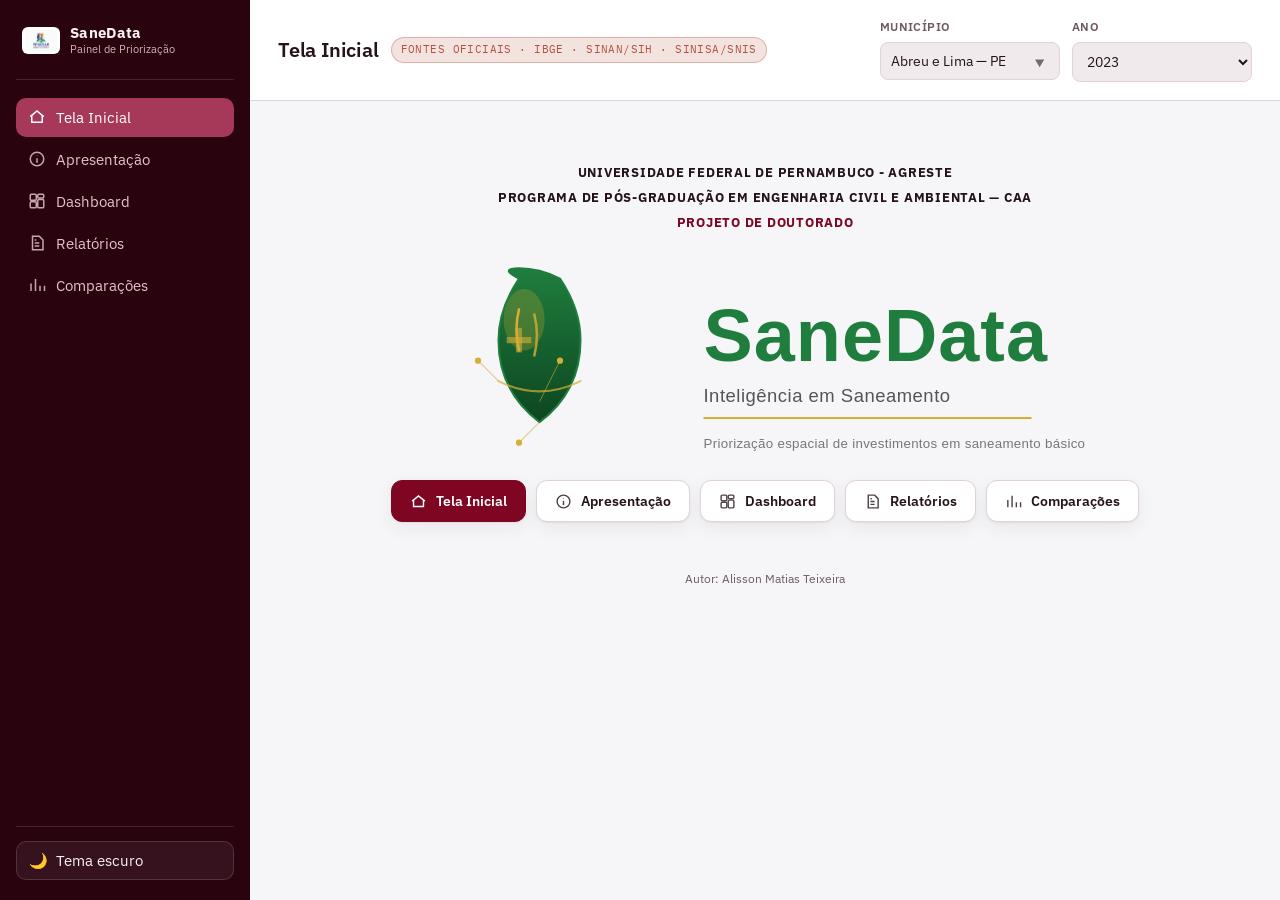
==== commit 12cb2135: "Adiciona tela "Apresentação" explicando a ferramenta e como usá-la Nova tela estática (sem lógica de" ====
--- a/index.html
+++ b/index.html
@@ -61,6 +61,10 @@
         <svg viewBox="0 0 24 24" fill="none" stroke="currentColor" stroke-width="2"><path d="M3 11.5 12 4l9 7.5"/><path d="M5 10v9h14v-9"/></svg>
         Tela Inicial
       </button>
+      <button class="nav-item" data-view="apresentacao">
+        <svg viewBox="0 0 24 24" fill="none" stroke="currentColor" stroke-width="2"><circle cx="12" cy="12" r="9"/><path d="M12 11v6"/><circle cx="12" cy="7.4" r="0.6" fill="currentColor" stroke="none"/></svg>
+        Apresentação
+      </button>
       <button class="nav-item" data-view="dashboard">
         <svg viewBox="0 0 24 24" fill="none" stroke="currentColor" stroke-width="2"><rect x="3" y="3" width="8" height="8" rx="1.5"/><rect x="13" y="3" width="8" height="5" rx="1.5"/><rect x="13" y="10" width="8" height="11" rx="1.5"/><rect x="3" y="13" width="8" height="8" rx="1.5"/></svg>
         Dashboard
@@ -118,6 +122,10 @@
           <button class="hero-nav-btn active" data-view="inicio">
             <svg viewBox="0 0 24 24" fill="none" stroke="currentColor" stroke-width="2"><path d="M3 11.5 12 4l9 7.5"/><path d="M5 10v9h14v-9"/></svg>
             Tela Inicial
+          </button>
+          <button class="hero-nav-btn" data-view="apresentacao">
+            <svg viewBox="0 0 24 24" fill="none" stroke="currentColor" stroke-width="2"><circle cx="12" cy="12" r="9"/><path d="M12 11v6"/><circle cx="12" cy="7.4" r="0.6" fill="currentColor" stroke="none"/></svg>
+            Apresentação
           </button>
           <button class="hero-nav-btn" data-view="dashboard">
             <svg viewBox="0 0 24 24" fill="none" stroke="currentColor" stroke-width="2"><rect x="3" y="3" width="8" height="8" rx="1.5"/><rect x="13" y="3" width="8" height="5" rx="1.5"/><rect x="13" y="10" width="8" height="11" rx="1.5"/><rect x="3" y="13" width="8" height="8" rx="1.5"/></svg>
@@ -135,6 +143,88 @@
         <p class="hero-autor">Autor: Alisson Matias Teixeira</p>
       </div>
       <div class="hero-erro" id="heroErro"></div>
+    </section>
+
+    <!-- ===================== APRESENTAÇÃO ===================== -->
+    <section id="view-apresentacao" class="view">
+      <p class="scope-note">O SaneData é um painel público e gratuito que junta, num só lugar, o
+        déficit de saneamento básico e a carga de doenças de veiculação hídrica/ambiental dos 185
+        municípios de Pernambuco — pensado para gestores, técnicos e pesquisadores que precisam
+        decidir onde investir primeiro.</p>
+
+      <div class="secao-divisor"><h2>O que é o SaneData</h2></div>
+      <div class="panel panel-wide">
+        <p>Hoje, dados de saneamento (água, esgoto, resíduos) e de saúde pública (dengue,
+          chikungunya, diarreia aguda) vivem em bases federais separadas — IBGE, DATASUS, SINISA —,
+          cada uma com seu formato e seu ciclo de atualização. O SaneData junta essas fontes,
+          município a município, ano a ano, num único índice de priorização comparável entre os
+          185 municípios de PE.</p>
+        <p><strong>Regra de transparência do painel:</strong> nenhum número aqui é estimado ou
+          inventado. Quando uma fonte oficial ainda não apurou um indicador para um município/ano,
+          o painel mostra "sem dado" — nunca um zero, uma média ou uma interpolação silenciosa.</p>
+      </div>
+
+      <div class="cards-row">
+        <div class="card accent-bordo">
+          <span class="card-label">Fontes</span>
+          <span class="card-value" style="font-size:19px">100% oficiais</span>
+          <span class="card-sub">IBGE, DATASUS (SINAN/SIH) e Ministério das Cidades (SNIS/SINISA)</span>
+        </div>
+        <div class="card accent-terracota">
+          <span class="card-label">Cobertura</span>
+          <span class="card-value">185</span>
+          <span class="card-sub">municípios de Pernambuco, 2015-2024</span>
+        </div>
+        <div class="card accent-ambar">
+          <span class="card-label">Dado ausente</span>
+          <span class="card-value" style="font-size:19px">Nunca inventado</span>
+          <span class="card-sub">"sem dado" é sempre explícito, nunca um valor estimado</span>
+        </div>
+        <div class="card accent-verde">
+          <span class="card-label">Acesso</span>
+          <span class="card-value" style="font-size:19px">Livre e gratuito</span>
+          <span class="card-sub">funciona no navegador, sem instalar nada, inclusive no celular</span>
+        </div>
+      </div>
+
+      <div class="secao-divisor"><h2>Como o índice de priorização é calculado <span class="hint">resumo — não é a metodologia completa</span></h2></div>
+      <div class="panel panel-wide">
+        <p>O índice combina <strong>cinco indicadores</strong> — déficit de água, déficit de
+          esgoto, taxa de dengue, taxa de chikungunya e taxa de diarreia aguda — numa única nota de
+          0 a 100: quanto maior, mais o município precisa de investimento.</p>
+        <p>O déficit de resíduos sólidos ainda não entra nessa conta: ele só tem dado a partir de
+          2023, e incluí-lo quebraria a comparação do índice entre os anos da série. Ele continua
+          visível no mapa (camada "Investimento") e na tela de Comparações, só não soma pontos no
+          índice.</p>
+        <p>Por padrão, os cinco indicadores têm peso igual (20% cada). O Dashboard também oferece
+          dois esquemas alternativos, calculados automaticamente a partir dos próprios dados — peso
+          pela variação entre municípios (entropia) e peso por análise estatística (PCA) —, para
+          quem quiser testar se o ranking se mantém estável sob outros critérios de ponderação.</p>
+      </div>
+
+      <div class="secao-divisor"><h2>Como usar o painel</h2></div>
+      <div class="panel panel-wide">
+        <p>No topo da página, os filtros de <strong>Município</strong> e <strong>Ano</strong> valem
+          para o painel inteiro — troque o ano para ver outra safra de dados, ou digite o nome de
+          um município para acompanhá-lo em todas as telas.</p>
+        <p><strong>Dashboard</strong> é a tela principal: ranking de priorização clicável, mapa
+          geográfico por camada (índice, cada déficit, cada indicador de saúde, ou cobertura de
+          investimento), decomposição do índice do município selecionado, distribuição do índice,
+          índice médio por mesorregião, matriz de correlação, e a seção "Município em foco" com a
+          evolução do índice ao longo dos anos.</p>
+        <p><strong>Relatórios</strong> traz a tabela completa dos 185 municípios do ano, com
+          exportação em CSV, Excel, imagem e impressão/PDF.</p>
+        <p><strong>Comparações</strong> coloca dois municípios lado a lado, indicador por
+          indicador, com a média do painel como referência.</p>
+      </div>
+
+      <div class="secao-divisor"><h2>Fontes e limitações</h2></div>
+      <p class="scope-note">População e mesorregiões vêm do IBGE; dengue e chikungunya, do SINAN;
+        diarreia aguda (proxy: internações por doença infecciosa intestinal), do SIH-SUS; e déficit
+        de água e esgoto, do antigo SNIS (até 2022) e do SINISA (a partir de 2023, ano-base mais
+        recente publicado pelo Ministério das Cidades até o momento). Nem todo município tem todos
+        os indicadores apurados em todo ano — o esgoto, em especial, ainda tem cobertura parcial em
+        qualquer fonte disponível — e o painel deixa isso visível em vez de disfarçar a lacuna.</p>
     </section>
 
     <!-- ===================== DASHBOARD ===================== -->
--- a/css/styles.css
+++ b/css/styles.css
@@ -40,7 +40,11 @@
 }
 
 *,*::before,*::after{ box-sizing:border-box; }
-html,body{ height:100%; }
+/* rede de segurança contra overflow horizontal — sem height:100%, que travava o scroll vertical
+   (overflow-x diferente de visible força overflow-y a virar auto por spec; com altura fixa em
+   100%, o body virava um scroller interno de 844px e o scroll da página real parava de funcionar). */
+html{ overflow-x:hidden; }
+body{ overflow-x:hidden; }
 body{
   margin:0; background:var(--bg); color:var(--text);
   font-family:var(--font-body); font-size:15px; line-height:1.5;
@@ -190,6 +194,7 @@
 @media (prefers-reduced-motion: reduce){ .spinner{ animation:none; } }
 @media (max-width: 780px){
   .topbar{ flex-wrap:wrap; row-gap:10px; }
+  .topbar-title .badge-proto{ display:none; } /* texto nowrap comprido — na largura do celular, estourava a página pros lados */
   .topbar-filtros{ width:100%; }
   .field-compacto{ flex:1; }
   .hero-inicio{ padding:22px 10px 20px; gap:16px; }
@@ -210,6 +215,7 @@
   color:var(--text); min-width:180px; font-family:var(--font-body); font-size:14px;
 }
 .field input[list]:focus{ outline:none; border-color:var(--bordo-claro); }
+.field input[list].campo-invalido{ border-color:var(--terracota); background:color-mix(in srgb, var(--terracota) 8%, var(--surface-alt)); }
 .field input[list]::-webkit-calendar-picker-indicator{ opacity:.6; cursor:pointer; }
 .pills{ display:flex; gap:8px; flex-wrap:wrap; }
 .pill{
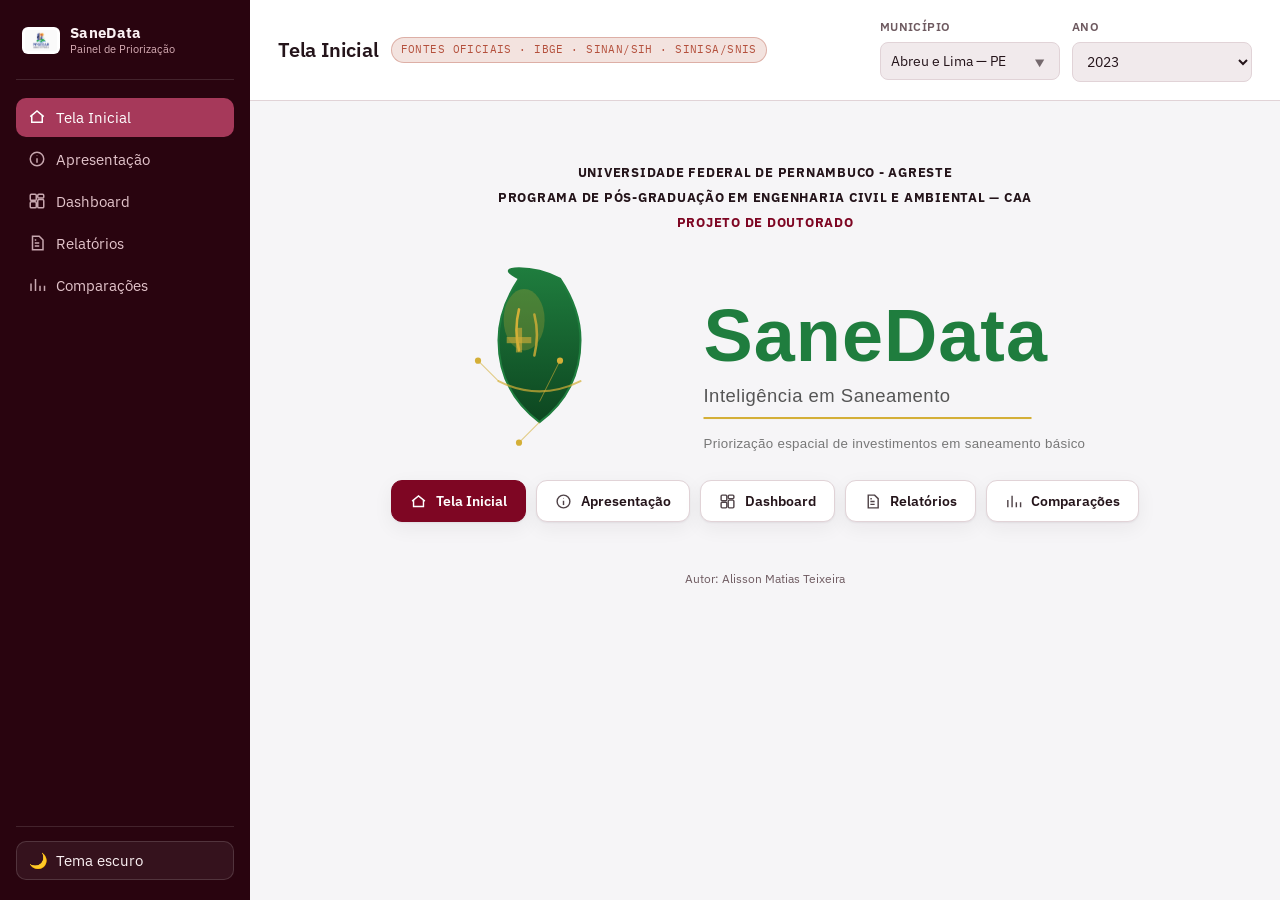
==== commit aebd4466: "Adiciona investimento em saneamento por 100 mil habitantes (04d) Novo indicador financeiro real do S" ====
--- a/index.html
+++ b/index.html
@@ -315,6 +315,21 @@
       </div>
 
       <div class="panel panel-wide">
+        <h2>Investimento em saneamento por mesorregião <span class="hint">— R$ por 100 mil habitantes, água+esgoto, 2015-2022</span></h2>
+        <svg id="chartInvestimentoDashboard" viewBox="0 0 900 230" role="img" aria-label="Gráfico de barras do investimento em saneamento por mesorregião, separado por entidade executora"></svg>
+        <div class="mapa-legenda">
+          <span class="legenda-item"><span class="legenda-swatch" style="background:var(--bordo)"></span>Prestador</span>
+          <span class="legenda-item"><span class="legenda-swatch" style="background:var(--verde)"></span>Município</span>
+          <span class="legenda-item"><span class="legenda-swatch" style="background:var(--ambar)"></span>Estado</span>
+        </div>
+        <details class="tabela-alternativa">
+          <summary>Ver dados em tabela</summary>
+          <div class="table-scroll"><table class="tabela-relatorio" id="tabelaInvestimentoDashboard"></table></div>
+        </details>
+        <p class="scope-note">Investimento total realizado pelo prestador de serviço, pelo município e pelo estado em abastecimento de água e esgotamento sanitário (SNIS via Base dos Dados, ver <code>data/scripts/04d_snis_investimento.py</code>). Não cobre resíduos sólidos nem 2023-2024 (SNIS foi descontinuado em 2024, sem fonte automatizada equivalente para investimento no SINISA) — valores em R$ nominais, sem correção monetária entre anos.</p>
+      </div>
+
+      <div class="panel panel-wide">
         <h2>Matriz de correlação <span class="hint">— Spearman ρ entre cada déficit de saneamento e cada indicador de saúde, todos os municípios do ano</span></h2>
         <div id="matrizCorrelacao"></div>
       </div>
@@ -395,6 +410,21 @@
       <div class="panel panel-wide">
         <h2>Ranking de priorização <span class="hint" id="relRankingHint"></span></h2>
         <svg id="chartRankingRelatorio" viewBox="0 0 480 60" role="img" aria-label="Gráfico de barras do ranking de priorização, do maior para o menor"></svg>
+      </div>
+
+      <div class="panel panel-wide">
+        <h2>Investimento em saneamento por mesorregião <span class="hint">— R$ por 100 mil habitantes, água+esgoto, 2015-2022</span></h2>
+        <svg id="chartInvestimentoRelatorio" viewBox="0 0 900 230" role="img" aria-label="Gráfico de barras do investimento em saneamento por mesorregião, separado por entidade executora"></svg>
+        <div class="mapa-legenda">
+          <span class="legenda-item"><span class="legenda-swatch" style="background:var(--bordo)"></span>Prestador</span>
+          <span class="legenda-item"><span class="legenda-swatch" style="background:var(--verde)"></span>Município</span>
+          <span class="legenda-item"><span class="legenda-swatch" style="background:var(--ambar)"></span>Estado</span>
+        </div>
+        <details class="tabela-alternativa">
+          <summary>Ver dados em tabela</summary>
+          <div class="table-scroll"><table class="tabela-relatorio" id="tabelaInvestimentoRelatorio"></table></div>
+        </details>
+        <p class="scope-note">Investimento total realizado pelo prestador de serviço, pelo município e pelo estado em abastecimento de água e esgotamento sanitário (SNIS via Base dos Dados, ver <code>data/scripts/04d_snis_investimento.py</code>). Não cobre resíduos sólidos nem 2023-2024 — valores em R$ nominais, sem correção monetária entre anos.</p>
       </div>
 
       <div class="panel panel-wide">
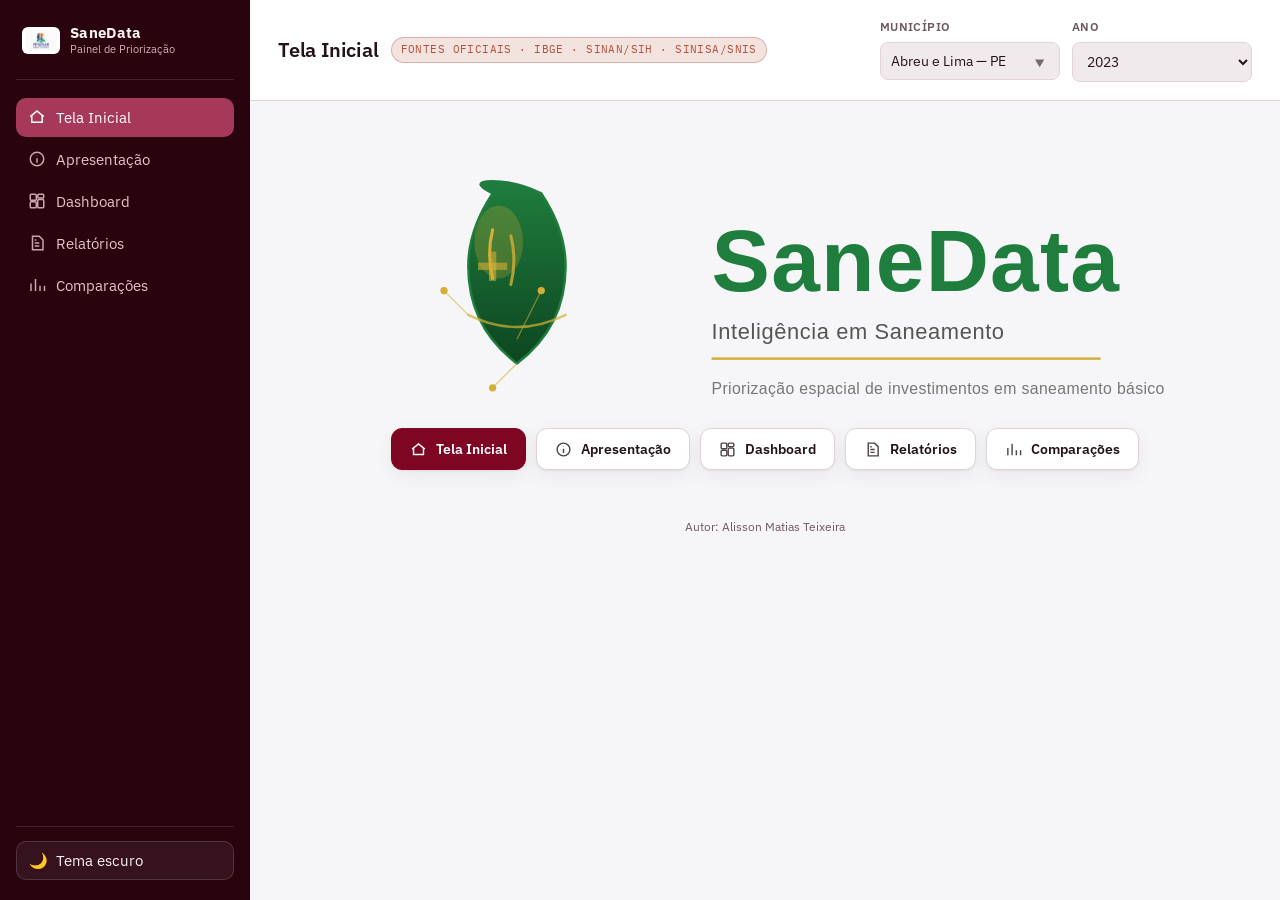
==== commit bcfa1986: "Remove texto institucional da Tela Inicial e aumenta a logo Tirou universidade, programa de pós-grad" ====
--- a/index.html
+++ b/index.html
@@ -110,11 +110,6 @@
     <!-- ===================== TELA INICIAL ===================== -->
     <section id="view-inicio" class="view active">
       <div class="hero-inicio">
-        <div class="hero-institucional">
-          <p>Universidade Federal de Pernambuco - Agreste</p>
-          <p>Programa de Pós-Graduação em Engenharia Civil e Ambiental — CAA</p>
-          <p class="hero-institucional-destaque">Projeto de Doutorado</p>
-        </div>
         <div class="hero-logo-wrap">
           <img src="assets/images/sanedata-logo.svg" alt="SaneData — inteligência em saneamento" class="hero-logo">
         </div>
@@ -315,8 +310,8 @@
       </div>
 
       <div class="panel panel-wide">
-        <h2>Investimento em saneamento por mesorregião <span class="hint">— R$ por 100 mil habitantes, água+esgoto, 2015-2022</span></h2>
-        <svg id="chartInvestimentoDashboard" viewBox="0 0 900 230" role="img" aria-label="Gráfico de barras do investimento em saneamento por mesorregião, separado por entidade executora"></svg>
+        <h2>Investimento em saneamento por município <span class="hint">— top 15, R$ por 100 mil habitantes, água+esgoto, 2015-2022</span></h2>
+        <svg id="chartInvestimentoDashboard" viewBox="0 0 900 460" role="img" aria-label="Gráfico de colunas verticais do investimento em saneamento dos municípios com maior investimento, separado por entidade executora, com o valor em cima de cada coluna"</svg>
         <div class="mapa-legenda">
           <span class="legenda-item"><span class="legenda-swatch" style="background:var(--bordo)"></span>Prestador</span>
           <span class="legenda-item"><span class="legenda-swatch" style="background:var(--verde)"></span>Município</span>
@@ -326,7 +321,7 @@
           <summary>Ver dados em tabela</summary>
           <div class="table-scroll"><table class="tabela-relatorio" id="tabelaInvestimentoDashboard"></table></div>
         </details>
-        <p class="scope-note">Investimento total realizado pelo prestador de serviço, pelo município e pelo estado em abastecimento de água e esgotamento sanitário (SNIS via Base dos Dados, ver <code>data/scripts/04d_snis_investimento.py</code>). Não cobre resíduos sólidos nem 2023-2024 (SNIS foi descontinuado em 2024, sem fonte automatizada equivalente para investimento no SINISA) — valores em R$ nominais, sem correção monetária entre anos.</p>
+        <p class="scope-note">Investimento total realizado pelo prestador de serviço, pelo município e pelo estado em abastecimento de água e esgotamento sanitário (SNIS via Base dos Dados, ver <code>data/scripts/04d_snis_investimento.py</code>). Mostra o município se pelo menos uma das 3 séries tiver dado; série sem valor não aparece na barra nem soma como zero. Município/estado costumam ficar sem valor pra maioria dos municípios de PE — reflete que a COMPESA (prestador estadual) concentra quase todo o investimento, não falha de coleta. Não cobre resíduos sólidos nem 2023-2024 (SNIS foi descontinuado em 2024, sem fonte automatizada equivalente para investimento no SINISA) — valores em R$ nominais, sem correção monetária entre anos.</p>
       </div>
 
       <div class="panel panel-wide">
@@ -362,6 +357,7 @@
       <div class="panel panel-wide">
         <h2>Evolução do índice ao longo dos anos <span class="hint" id="temporalHint"></span></h2>
         <svg id="chartIndiceTemporal" viewBox="0 0 900 220" role="img" aria-label="Gráfico de linha mostrando a evolução do índice de priorização do município selecionado e da média do painel ao longo dos anos"></svg>
+        <p class="scope-note">Este gráfico sempre usa pesos iguais (20% cada indicador), independente do esquema escolhido acima — é uma simplificação pra manter a série temporal consistente. O índice não é uma régua absoluta comparável entre anos: cada ano é normalizado (mínimo/máximo) só entre os municípios com os 5 indicadores completos <em>naquele</em> ano, então o valor de um ano reflete a posição relativa dentro do grupo de comparação daquele ano, não uma nota fixa — e esse grupo de comparação muda de tamanho de ano pra ano. Vãos na linha são anos sem municípios suficientes com dado completo (não interpolados nem tratados como zero).</p>
       </div>
 
       <div class="panel panel-wide">
@@ -413,8 +409,8 @@
       </div>
 
       <div class="panel panel-wide">
-        <h2>Investimento em saneamento por mesorregião <span class="hint">— R$ por 100 mil habitantes, água+esgoto, 2015-2022</span></h2>
-        <svg id="chartInvestimentoRelatorio" viewBox="0 0 900 230" role="img" aria-label="Gráfico de barras do investimento em saneamento por mesorregião, separado por entidade executora"></svg>
+        <h2>Investimento em saneamento por município <span class="hint">— top 15, R$ por 100 mil habitantes, água+esgoto, 2015-2022</span></h2>
+        <svg id="chartInvestimentoRelatorio" viewBox="0 0 900 460" role="img" aria-label="Gráfico de colunas verticais do investimento em saneamento dos municípios com maior investimento, separado por entidade executora, com o valor em cima de cada coluna"</svg>
         <div class="mapa-legenda">
           <span class="legenda-item"><span class="legenda-swatch" style="background:var(--bordo)"></span>Prestador</span>
           <span class="legenda-item"><span class="legenda-swatch" style="background:var(--verde)"></span>Município</span>
@@ -424,7 +420,7 @@
           <summary>Ver dados em tabela</summary>
           <div class="table-scroll"><table class="tabela-relatorio" id="tabelaInvestimentoRelatorio"></table></div>
         </details>
-        <p class="scope-note">Investimento total realizado pelo prestador de serviço, pelo município e pelo estado em abastecimento de água e esgotamento sanitário (SNIS via Base dos Dados, ver <code>data/scripts/04d_snis_investimento.py</code>). Não cobre resíduos sólidos nem 2023-2024 — valores em R$ nominais, sem correção monetária entre anos.</p>
+        <p class="scope-note">Investimento total realizado pelo prestador de serviço, pelo município e pelo estado em abastecimento de água e esgotamento sanitário (SNIS via Base dos Dados, ver <code>data/scripts/04d_snis_investimento.py</code>). Mostra o município se pelo menos uma das 3 séries tiver dado; série sem valor não aparece na barra nem soma como zero. Município/estado costumam ficar sem valor pra maioria dos municípios de PE — reflete que a COMPESA (prestador estadual) concentra quase todo o investimento, não falha de coleta. Não cobre resíduos sólidos nem 2023-2024 — valores em R$ nominais, sem correção monetária entre anos.</p>
       </div>
 
       <div class="panel panel-wide">
--- a/css/styles.css
+++ b/css/styles.css
@@ -157,14 +157,8 @@
   display:flex; flex-direction:column; align-items:center; gap:22px;
   padding:36px 20px 30px; margin-bottom:26px;
 }
-.hero-institucional{ text-align:center; }
-.hero-institucional p{
-  font-size:12.5px; font-weight:700; text-transform:uppercase; letter-spacing:.06em;
-  color:var(--text); margin:0 0 6px;
-}
-.hero-institucional-destaque{ color:var(--bordo) !important; margin-bottom:0 !important; }
 .hero-logo-wrap{ max-width:100%; }
-.hero-logo{ display:block; width:min(1050px, 64vw); height:auto; }
+.hero-logo{ display:block; width:min(1250px, 76vw); height:auto; }
 .hero-nav{ display:flex; flex-wrap:wrap; justify-content:center; gap:10px; }
 .hero-autor{ margin-top:26px; font-size:12px; color:var(--text-muted); text-align:center; }
 .hero-nav-btn{
@@ -198,7 +192,6 @@
   .topbar-filtros{ width:100%; }
   .field-compacto{ flex:1; }
   .hero-inicio{ padding:22px 10px 20px; gap:16px; }
-  .hero-institucional p{ font-size:10.5px; }
   .hero-nav-btn{ padding:9px 14px; font-size:12.5px; }
 }
 
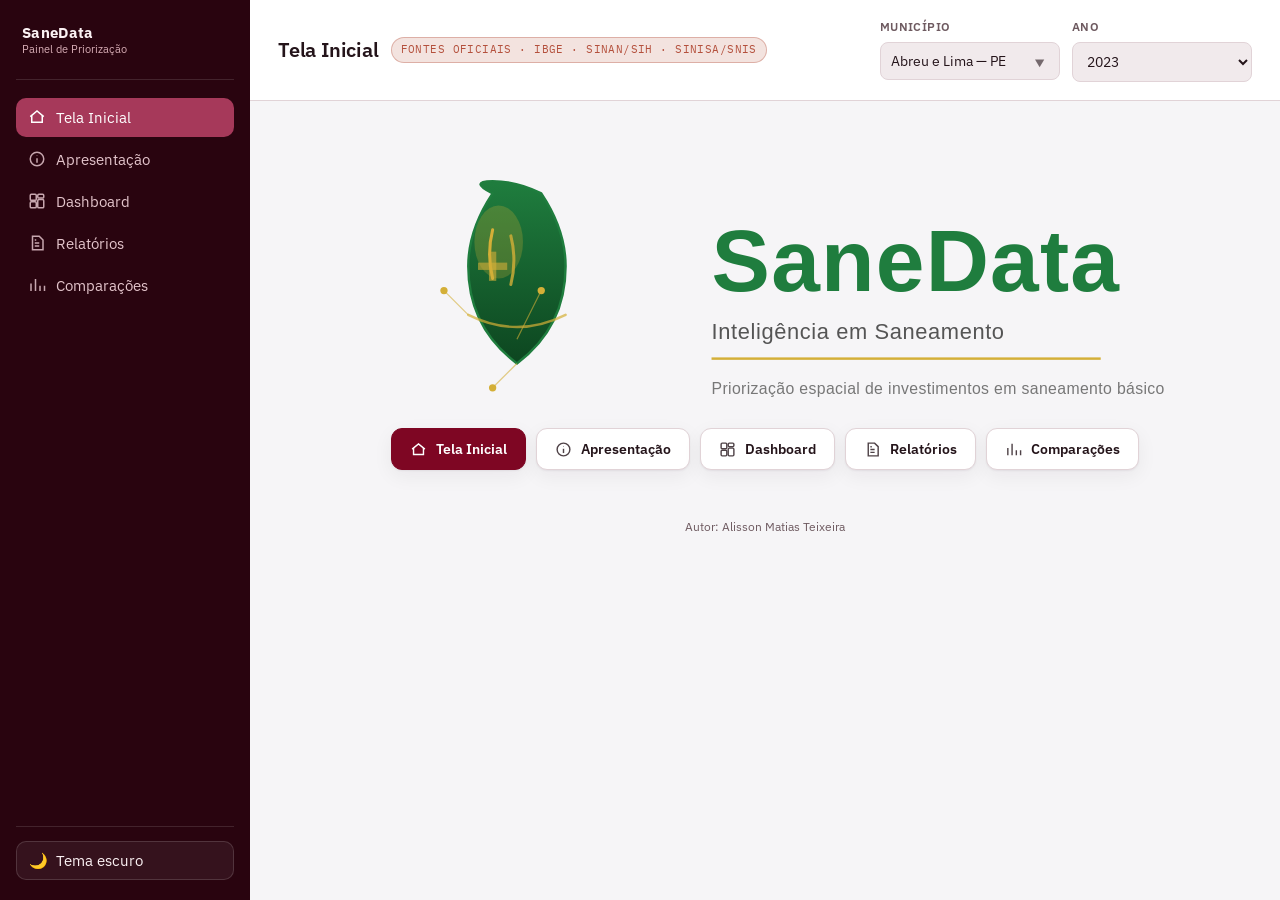
==== commit d8662392: "Remove a logo do PPGECAM da barra lateral Só ficam o nome "SaneData" e o subtítulo "Painel de Priori" ====
--- a/index.html
+++ b/index.html
@@ -49,7 +49,6 @@
 
   <aside class="sidebar" id="sidebar">
     <div class="brand">
-      <img src="assets/images/logo-ppgecam.png" alt="Logo PPGECAM">
       <div class="brand-text">
         <strong>SaneData</strong>
         <span>Painel de Priorização</span>
--- a/css/styles.css
+++ b/css/styles.css
@@ -72,7 +72,6 @@
 html[data-theme="dark"] .sidebar{ background:#180208; }
 
 .brand{ display:flex; align-items:center; gap:10px; padding:4px 6px 22px; border-bottom:1px solid rgba(255,255,255,.12); margin-bottom:18px; }
-.brand img{ width:38px; height:auto; border-radius:6px; background:#fff; padding:3px; }
 .brand-text{ display:flex; flex-direction:column; line-height:1.25; }
 .brand-text strong{ font-size:15px; letter-spacing:.02em; }
 .brand-text span{ font-size:11px; color:#D8AEB6; }
